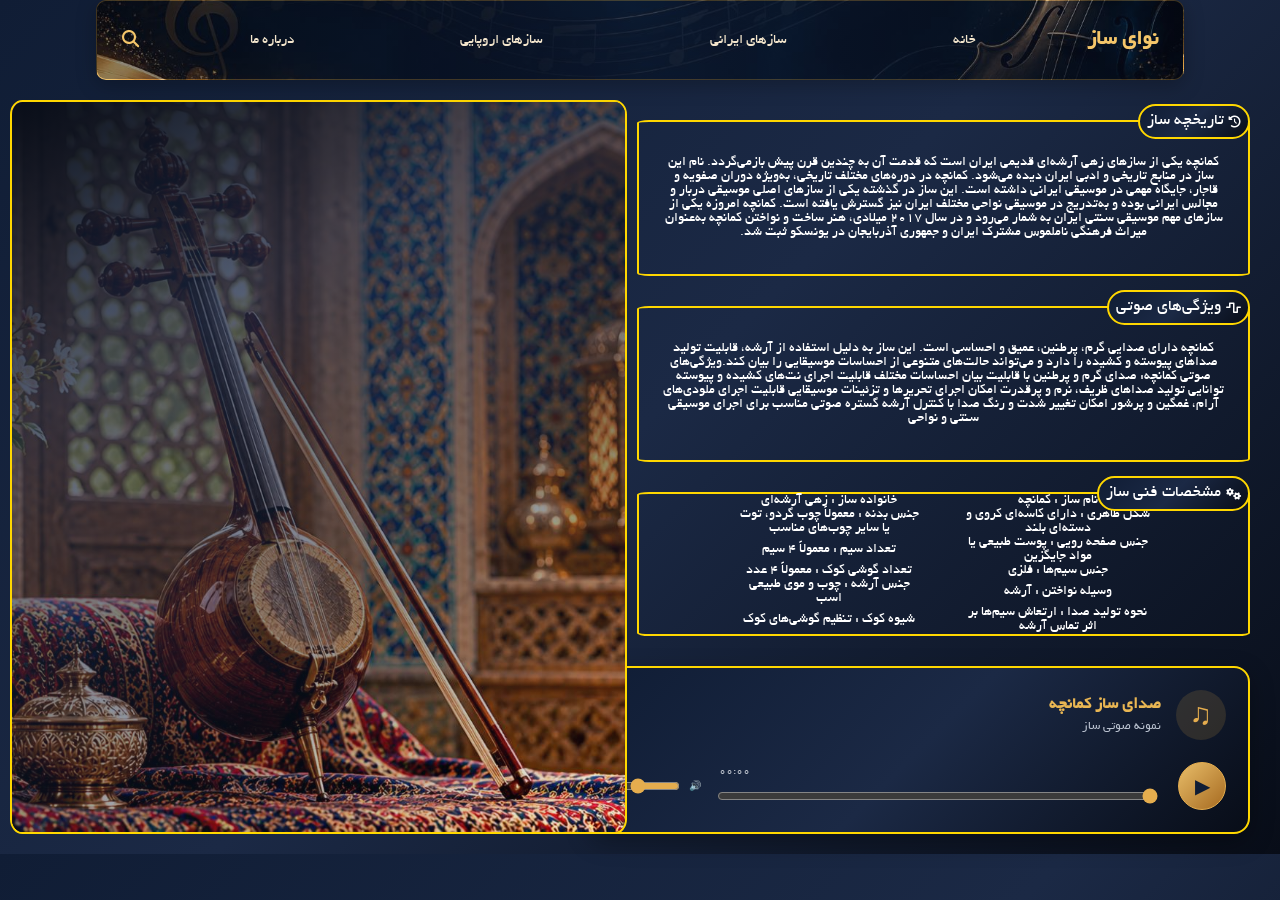
==== public/camanche.html @ df3483fc "navay saz" ====
<!doctype html>
<html lang="en">
  <head>
    <meta charset="UTF-8" />
    <meta name="viewport" content="width=device-width, initial-scale=1.0" />
    <title>معرفی ساز کمانچه</title>
    <link
      rel="stylesheet"
      href="https://cdnjs.cloudflare.com/ajax/libs/font-awesome/6.7.2/css/all.min.css"
    />
    <link rel="stylesheet" href="/public/css/styleSaz.css" />
    <link rel="stylesheet" href="/public/css/style.css" />
    <link rel="stylesheet" href="/public/css/rsponsiveSaz.css" />
  </head>
  <body>
    <header class="header">
      <div class="header__logo">نوای ساز</div>
      <nav class="header__menu">
        <a href="index.html">خانه</a> <a href="#">سازهای ایرانی</a>
        <a href="#">سازهای اروپایی</a> <a href="#">درباره ما</a>
      </nav>
      <div class="header__search">
        <i class="fa-solid fa-magnifying-glass"></i>
      </div>
    </header>
    <!--! Start Header menu hamburger -->
    <!-- آیکون‌های هدر -->
    <div class="nava-actions">
      <!-- آیکون منوی همبرگری -->
      <div id="navaHamburger">
        <i class="fa-solid fa-bars"></i>
      </div>

      <!-- آیکون جستجو -->
      <div class="nava-search-icon">
        <i class="fa-solid fa-magnifying-glass"></i>
      </div>
    </div>

    <!-- لایه تیره پشت منو -->
    <div class="nava-overlay"></div>

    <!-- منوی کناری -->
    <aside class="nava-sidebar">
      <!-- دکمه بستن -->
      <div id="navaClose">
        <i class="fa-solid fa-xmark"></i>
      </div>

      <!-- لوگو -->
      <div class="nava-sidebar-logo">نوای ساز</div>

      <!-- لینک‌های منو -->
      <nav class="nava-sidebar-links">
        <a href="index.html">خانه</a>
        <a href="#">سازهای ایرانی</a>
        <a href="#">سازهای اروپایی</a>
        <a href="#">درباره ما</a>
      </nav>
    </aside>

    <!--! end Header menu hamburger -->
    <!--! main  -->
    <main class="main">
      <section class="santor">
        <div class="santor__content">
          <!--? Santor Items -->
          <div class="santor__content-items">
            <div class="santor__content-item">
              <div class="santor__content-item-head">
                <i
                  class="fa-solid fa-clock-rotate-left santor__content-item-head-icon"
                ></i>
                <div class="">تاریخچه ساز</div>
              </div>
              <p class="santor__content-item-text">
                کمانچه یکی از سازهای زهی آرشه‌ای قدیمی ایران است که قدمت آن به
                چندین قرن پیش بازمی‌گردد. نام این ساز در منابع تاریخی و ادبی
                ایران دیده می‌شود. کمانچه در دوره‌های مختلف تاریخی، به‌ویژه
                دوران صفویه و قاجار، جایگاه مهمی در موسیقی ایرانی داشته است. این
                ساز در گذشته یکی از سازهای اصلی موسیقی دربار و مجالس ایرانی بوده
                و به‌تدریج در موسیقی نواحی مختلف ایران نیز گسترش یافته است.
                کمانچه امروزه یکی از سازهای مهم موسیقی سنتی ایران به شمار می‌رود
                و در سال ۲۰۱۷ میلادی، هنر ساخت و نواختن کمانچه به‌عنوان میراث
                فرهنگی ناملموس مشترک ایران و جمهوری آذربایجان در یونسکو ثبت شد.
              </p>
            </div>

            <div class="santor__content-item">
              <div class="santor__content-item-head">
                <i
                  class="fa-solid fa-wave-square santor__content-item-head-icon"
                ></i>
                <div class="">ویژگی‌های صوتی</div>
              </div>
              <p class="santor__content-item-text">
                کمانچه دارای صدایی گرم، پرطنین، عمیق و احساسی است. این ساز به
                دلیل استفاده از آرشه، قابلیت تولید صداهای پیوسته و کشیده را دارد
                و می‌تواند حالت‌های متنوعی از احساسات موسیقایی را بیان
                کند.ویژگی‌های صوتی کمانچه: صدای گرم و پرطنین با قابلیت بیان
                احساسات مختلف قابلیت اجرای نت‌های کشیده و پیوسته توانایی تولید
                صداهای ظریف، نرم و پرقدرت امکان اجرای تحریرها و تزئینات موسیقایی
                قابلیت اجرای ملودی‌های آرام، غمگین و پرشور امکان تغییر شدت و رنگ
                صدا با کنترل آرشه گستره صوتی مناسب برای اجرای موسیقی سنتی و
                نواحی
              </p>
            </div>

            <div class="santor__content-item">
              <div class="santor__content-item-head">
                <i class="fa-solid fa-gears santor__content-item-head-icon"></i>
                <div class="">مشخصات فنی ساز</div>
              </div>
              <div class="santor__content-info">
                <div class="santor__content-info-items">
                  <div class="santor__content-info-parent">
                    <span class="santor__content-info">نام ساز</span>
                    <span class="santor__content-info">:</span>
                    <span class="santor__content-info">کمانچه</span>
                  </div>

                  <div class="santor__content-info-parent">
                    <span class="santor__content-info">خانواده ساز </span>
                    <span class="santor__content-info">:</span>
                    <span class="santor__content-info">زهی آرشه‌ای </span>
                  </div>
                </div>
              </div>

              <div class="santor__content-info">
                <div class="santor__content-info-items">
                  <div class="santor__content-info-parent">
                    <span class="santor__content-info">شکل ظاهری </span>
                    <span class="santor__content-info">:</span>
                    <span class="santor__content-info"
                      >دارای کاسه‌ای کروی و دسته‌ای بلند</span
                    >
                  </div>

                  <div class="santor__content-info-parent">
                    <span class="santor__content-info"> جنس بدنه </span>
                    <span class="santor__content-info">:</span>
                    <span class="santor__content-info">
                      معمولاً چوب گردو، توت یا سایر چوب‌های مناسب</span
                    >
                  </div>
                </div>
              </div>

              <div class="santor__content-info">
                <div class="santor__content-info-items">
                  <div class="santor__content-info-parent">
                    <span class="santor__content-info"> جنس صفحه رویی </span>
                    <span class="santor__content-info">:</span>
                    <span class="santor__content-info"
                      >پوست طبیعی یا مواد جایگزین
                    </span>
                  </div>

                  <div class="santor__content-info-parent">
                    <span class="santor__content-info"> تعداد سیم </span>
                    <span class="santor__content-info">:</span>
                    <span class="santor__content-info"> معمولاً ۴ سیم </span>
                  </div>
                </div>
              </div>

              <div class="santor__content-info">
                <div class="santor__content-info-items">
                  <div class="santor__content-info-parent">
                    <span class="santor__content-info"> جنس سیم‌ها </span>
                    <span class="santor__content-info">:</span>
                    <span class="santor__content-info">فلزی </span>
                  </div>

                  <div class="santor__content-info-parent">
                    <span class="santor__content-info"> تعداد گوشی کوک </span>
                    <span class="santor__content-info">:</span>
                    <span class="santor__content-info"> معمولاً ۴ عدد </span>
                  </div>
                </div>
              </div>

              <div class="santor__content-info">
                <div class="santor__content-info-items">
                  <div class="santor__content-info-parent">
                    <span class="santor__content-info"> وسیله نواختن </span>
                    <span class="santor__content-info">:</span>
                    <span class="santor__content-info">آرشه </span>
                  </div>

                  <div class="santor__content-info-parent">
                    <span class="santor__content-info"> جنس آرشه </span>
                    <span class="santor__content-info">:</span>
                    <span class="santor__content-info">
                      چوب و موی طبیعی اسب
                    </span>
                  </div>
                </div>
              </div>

              <div class="santor__content-info">
                <div class="santor__content-info-items">
                  <div class="santor__content-info-parent">
                    <span class="santor__content-info"> نحوه تولید صدا </span>
                    <span class="santor__content-info">:</span>
                    <span class="santor__content-info">
                      ارتعاش سیم‌ها بر اثر تماس آرشه
                    </span>
                  </div>

                  <div class="santor__content-info-parent">
                    <span class="santor__content-info"> شیوه کوک </span>
                    <span class="santor__content-info">:</span>
                    <span class="santor__content-info">
                      تنظیم گوشی‌های کوک
                    </span>
                  </div>
                </div>
              </div>
            </div>

            <!--!--- aduio  ----->
            <div class="instrument-player" dir="rtl">
              <div class="player-info">
                <div class="music-icon">♫</div>
                <div>
                  <h3>صدای ساز کمانچه</h3>
                  <p>نمونه صوتی ساز</p>
                </div>
              </div>

              <audio
                id="instrumentAudio"
                src="/public/aduio/camanhe.mp3"
              ></audio>

              <div class="player-controls">
                <button id="playBtn" class="play-btn" aria-label="پخش">
                  ▶
                </button>

                <div class="audio-progress">
                  <div class="time-info">
                    <span id="currentTime">00:00</span>
                  </div>

                  <input
                    type="range"
                    id="progress"
                    value="0"
                    min="0"
                    max="100"
                  />
                </div>

                <div class="volume-control">
                  <span>🔊</span>
                  <input
                    type="range"
                    id="volume"
                    min="0"
                    max="1"
                    step="0.01"
                    value="0.7"
                  />
                </div>
              </div>
            </div>
          </div>
          <!--? Santor bg -->
          <div class="santor__content-bg">
            <img
              class="santor__content-img"
              src="/public/img/bg camanche.jpeg"
              alt=""
            />
            <div class="cover"></div>
          </div>
        </div>
      </section>
    </main>
    <script src="https://code.jquery.com/jquery-3.7.1.min.js"></script>
    <script src="/public/js/styleAudio.js"></script>
    <script src="/public/js/menuHamburger.js"></script>
  </body>
</html>
---- public/css/styleSaz.css ----
/*! Import fonts  */
@font-face {
  font-family: B-yakan;
  src: url(/public/font/B_Yekan/Yekan.ttf);
}

/*?------ Import style --------*/
body {
  direction: rtl;
  background: linear-gradient(135deg, #101d35, #1b2945, #080d18);
  font-family: B-yakan, "sans-serif";
  margin: 0;
}

html {
  font-size: 62.5%;
}
ul,
li,
ol {
  padding: 0;
  list-style: none;
  margin: 0;
}

/*?--- Satrt style Header --*/
.main {
  margin-top: 2rem;
  margin-bottom: 2rem;
}
.header {
  width: 100%;
  height: 8rem;
  background: linear-gradient(135deg, #1b2945, #243653);
  box-shadow: 0 0.6rem 2rem rgba(0, 0, 0, 0.35);
  border-bottom: 0.3rem solid rgba(214, 166, 75, 0.15);
  position: relative;
  z-index: 100;
}
.header__content {
  width: 80%;
  margin: 0 auto;
}

/*?--- Satrt style Main --*/
.santor {
  width: 100vw;
  padding: 0;
}
.santor__content {
  width: 100%;
  height: auto;
  display: flex;
  justify-content: center;
  gap: 1rem;
}

/*?--- Satrt style items --*/
.santor__content-items {
  width: 50%;
  margin-right: 3rem;
  margin-top: 2rem;
  display: flex;
  flex-direction: column;
  gap: 3rem;
}
.santor__content-item {
  position: relative;
  border: 0.2rem solid gold;
  border-radius: 2%;
  border-radius: 2%;
}
.santor__content-item-head {
  width: auto;
  padding: 0.7rem;
  position: absolute;
  border: 0.2rem solid gold;
  top: -1.8rem;
  color: #fff;
  background: linear-gradient(135deg, #101d35, #1b2945, #080d18);
  right: -0.2rem;
  text-align: center;
  border-radius: 2rem;
  font-size: 1.7rem;
  display: flex;
  justify-content: center;
  align-items: center;
  gap: 0.5rem;
}
.santor__content-item-head-icon {
  font-size: 1.2rem;
}
.santor__content-item-text {
  color: #fff;
  font-size: 1.4rem;
  text-align: center;
  padding: 2rem;
}

.santor__content-info-items {
  display: flex;
  justify-content: center;
  align-items: center;
  gap: 4rem;
}

.santor__content-info-parent {
  color: #fff;
  font-size: 1.4rem;
  text-align: center;
  width: 31%;
}
/*?--- Satrt style bg --*/
.santor__content-bg {
  width: 50%;
  position: relative;
  border: 0.2rem solid gold;
  border-radius: 2%;
  overflow: hidden;
  margin-left: 1rem;
}
.cover {
  width: 100%;
  height: 100%;
  position: absolute;
  left: 0;
  top: 0;
  background: linear-gradient(
    330deg,
    rgba(16, 29, 53, 0),
    rgba(16, 29, 53, 0.45) 35%,
    rgba(27, 41, 69, 0.75) 70%,
    #080d18 100%
  );
}
.santor__content-img {
  width: 100%;
  height: 100%;
  object-fit: cover;
}

/*!------ audio ------*/

.instrument-player {
  width: 100%;
  max-width: 65rem;
  padding: 2.2rem;
  border: 0.2rem solid gold;
  border-radius: 1.6rem;
  background: linear-gradient(135deg, #101d35, #1b2945, #080d18);
  color: #fff;
  box-shadow: 0 0.8rem 2.5rem rgba(0, 0, 0, 0.3);
  font-family: inherit;
}

.player-info {
  display: flex;
  align-items: center;
  gap: 1.5rem;
  margin-bottom: 2.2rem;
}

.music-icon {
  width: 5rem;
  height: 5rem;
  display: grid;
  place-items: center;
  border-radius: 1.2em;
  background: rgba(218, 165, 70, 0.15);
  color: #e5ad4e;
  font-size: 3rem;
}

.player-info h3 {
  color: #e9b653;
  font-size: 1.7rem;
  margin: 0 0 0.6rem;
}

.player-info p {
  color: #b8c0ce;
  font-size: 1.3rem;
  margin: 0;
}

.player-controls {
  display: flex;
  align-items: center;
  gap: 1.8rem;
}

.play-btn {
  width: 4.8rem;
  height: 4.8rem;
  flex-shrink: 0;
  border: 0.1rem solid #e5ad4e;
  border-radius: 50%;
  background: linear-gradient(135deg, #e8bd69, #a66a20);
  color: #101d35;
  font-size: 2rem;
  cursor: pointer;
}

.audio-progress {
  flex: 1;
  min-width: 0;
}

.time-info {
  display: flex;
  justify-content: space-between;
  color: #c6cbd4;
  font-size: 1.2rem;
  margin-bottom: 0.8rem;
  direction: ltr;
}

input[type="range"] {
  accent-color: #e5ad4e;
  cursor: pointer;
}

#progress {
  width: 100%;
}

.volume-control {
  display: flex;
  align-items: center;
  gap: 0.7rem;
}

#volume {
  width: 6.5rem;
}

@media (max-width: 48rem) {
  .player-controls {
    gap: 1rem;
  }

  .volume-control input {
    width: 4.5rem;
  }
}

/*!------ responsive-----*/
/* Tablet */
@media (max-width: 48rem) {
  .instrument-player {
    width: 100%;
    max-width: 100%;
    padding: 1.25rem;
  }

  .player-info h3 {
    font-size: 1rem;
  }

  .player-controls {
    gap: 0.75rem;
  }

  .play-btn {
    width: 2.75rem;
    height: 2.75rem;
  }

  #volume {
    width: 3.5rem;
  }
}

/* Mobile */
@media (max-width: 30rem) {
  .instrument-player {
    padding: 1rem;
    border-radius: 0.75rem;
  }

  .player-info {
    gap: 0.625rem;
    margin-bottom: 1.125rem;
  }

  .music-icon {
    width: 2.625rem;
    height: 2.625rem;
    font-size: 1.5rem;
  }

  .player-info h3 {
    font-size: 0.875rem;
  }

  .player-info p {
    font-size: 0.75rem;
  }

  .player-controls {
    flex-wrap: wrap;
    gap: 0.75rem;
  }

  .play-btn {
    width: 2.5rem;
    height: 2.5rem;
    font-size: 1rem;
  }

  .audio-progress {
    flex: 1;
    min-width: 0;
  }

  .time-info {
    font-size: 0.75rem;
  }

  .volume-control {
    width: 100%;
    justify-content: flex-start;
    padding-right: 0.3125rem;
  }

  #volume {
    width: 6rem;
  }
}

/* Small Mobile */
@media (max-width: 22.5rem) {
  .instrument-player {
    padding: 0.75rem;
  }

  .player-controls {
    gap: 0.5rem;
  }

  .play-btn {
    width: 2.25rem;
    height: 2.25rem;
  }

  #volume {
    width: 4.5rem;
  }
}
---- public/css/style.css ----
/*! Import fonts  */
@font-face {
  font-family: B-yakan;
  src: url(/public/font/B_Yekan/Yekan.ttf);
}

/*?------ Import style --------*/
body {
  direction: rtl;
  background: linear-gradient(135deg, #101d35, #1b2945, #080d18);
  font-family: B-yakan, "sans-serif";
  margin: 0;
}

html {
  font-size: 62.5%;
}
ul,
li,
ol {
  padding: 0;
  list-style: none;
  margin: 0;
}

/*?------ Start style --------*/
.mySwiper {
  direction: ltr !important;
}
.mySwiper .swiper-slide {
  direction: rtl;
}
.swiper-pagination-bullet {
  background-color: #fff !important;
  width: 1rem !important;
}
.parent {
  display: flex;
  justify-content: center;
  align-items: center;
  height: 98vh;
  flex-wrap: wrap;
  gap: 2rem;
}

.cub {
  display: flex;
  justify-content: space-evenly;
}
.cub__content-items {
  position: relative;
}
.cub-w-h {
  width: 35rem;
  height: 35rem;
}
.cub__content-item {
  background: linear-gradient(135deg, #101d35, #1b2945, #080d18);
}
.cub__content-img {
  width: 100%;
  object-fit: cover;
}
.pagination {
  position: absolute;
  bottom: -3rem !important;
}

/*!----- Style Header -----*/
.header {
  width: 85% !important;
  height: 8rem;
  margin: 0 auto;
  display: flex;
  align-items: center;
  justify-content: space-between;
  padding: 0 25px;
  box-sizing: border-box;
  direction: rtl;
  border: 1px solid rgba(214, 166, 75, 0.3);
  border-radius: 10px;
  box-shadow: 0 5px 20px rgba(0, 0, 0, 0.25);
}
.header {
  position: relative;
  width: 80rem;
  height: 8rem;

  background-image: url("/public/img/header.jpeg");
  background-size: cover;
  background-position: center;
  overflow: hidden;
}

/* لایه سایه */
.header::before {
  content: "";
  position: absolute;
  inset: 0;

  background: linear-gradient(
    90deg,
    rgba(8, 13, 24, 0.45),
    rgba(16, 29, 53, 0.65),
    rgba(8, 13, 24, 0.45)
  );

  z-index: 1;
}

/* محتوای هدر بالای سایه */
.header > * {
  position: relative;
  z-index: 2;
}
.header__logo {
  color: #f5c66a;
  font-size: 22px;
  font-weight: bold;
  white-space: nowrap;
}
.header__menu {
  width: 70%;
  display: flex;
  align-items: center;
  gap: 20px;
  justify-content: space-between;
}
.header__menu a {
  color: #f3e5cc;
  font-size: 1.5rem;
  text-decoration: none;
  transition: 0.3s;
  white-space: nowrap;
}
.header__menu a:hover {
  color: #f5c66a;
}
.header__search {
  color: #f5c66a;
  font-size: 17px;
  cursor: pointer;
}

/*? menu hamburger style  */
.nava-actions {
  display: none;
}
.nava-sidebar {
  position: fixed;
  top: 0;
  right: -100rem;

  width: 320px;
  max-width: 85%;
  height: 100vh;

  padding: 30px;
  box-sizing: border-box;

  display: flex;
  flex-direction: column;

  direction: rtl;
  background: linear-gradient(160deg, #101d35, #080d18);

  z-index: 9999;
}

.nava-sidebar-logo {
  color: #f5c66a;
  font-size: 24px;
  font-weight: bold;
  padding-bottom: 25px;
  border-bottom: 1px solid rgba(245, 198, 106, 0.3);
}

.nava-sidebar-links {
  display: flex;
  flex-direction: column;
  gap: 28px;
  margin-top: 40px;
}

.nava-sidebar-links a {
  color: #f3e5cc;
  font-size: 17px;
  text-decoration: none;
  transition: 0.3s;
}

.nava-sidebar-links a:hover {
  color: #f5c66a;
  padding-right: 8px;
}

.nava-sidebar-search {
  margin-top: auto;
  color: #f5c66a;
  font-size: 18px;
  display: flex;
  gap: 12px;
  align-items: center;
}

#navaClose {
  position: absolute;
  top: 20px;
  left: 20px;
  color: #f5c66a;
  font-size: 25px;
  cursor: pointer;
}

#navaHamburger {
  display: inline-flex;
  color: #f5c66a;
  font-size: 25px;
  cursor: pointer;
}
/* آیکون جستجو */
.nava-search-icon {
  width: 42px;
  height: 42px;

  display: flex;
  align-items: center;
  justify-content: center;

  color: #f5c66a;
  font-size: 19px;

  background: rgba(245, 198, 106, 0.08);
  border: 1px solid rgba(245, 198, 106, 0.35);
  border-radius: 50%;

  cursor: pointer;
  transition: all 0.3s ease;
}

/* افکت هاور */
.nava-search-icon:hover {
  color: #101d35;
  background: #f5c66a;
  border-color: #f5c66a;
  transform: scale(1.08);
}

/* افکت کلیک */
.nava-search-icon:active {
  transform: scale(0.95);
}
---- public/css/rsponsiveSaz.css ----
/*? media ----> width: 1200px */
@media only screen and (max-width: 75em) {
  .header {
    width: 80% !important;
  }
}

/*? media ----> width: 992px */
@media only screen and (max-width: 62em) {
  .santor__content {
    flex-wrap: wrap-reverse;
  }
  .santor__content-items,
  .santor__content-bg {
    width: 90%;
  }
  .santor__content-items {
    margin-right: 0;
  }
}

/*? media ----> width: 768px */
@media only screen and (max-width: 48em) {
  .header {
    width: 100% !important;
  }
}

/*? media ----> width: 576px */
@media only screen and (max-width: 36em) {
  .nava-actions {
    display: inline-block;
    width: 90%;
    display: flex;
    justify-content: space-between;
    align-items: center;
    padding-right: 1rem;
    margin-top: 1rem;
  }
  .header {
    display: none;
  }
  .santor__content-items,
  .santor__content-bg {
    width: 75%;
  }
  .santor__content-items {
    margin-right: 0;
  }
  .santor__content-item {
    height: 15%;
    overflow-y: auto;
  }
  .santor__content-item-head {
    position: sticky !important;
    border: none;
    border-radius: 0;
    top: 0;
  }
  .santor__content-item-text {
    margin: 0;
  }
  .main {
    margin-top: 7rem;
    margin-bottom: 0;
  }
  .instrument-player {
    height: 14rem;
  }
  .player-info h3 {
    font-size: 1.4rem;
  }
  .player-info p {
    font-size: 1.3rem;
  }
  .player-controls {
    display: flex;
    flex-wrap: wrap;
    align-items: center;
  }
  .play-btn {
    width: 3.25rem;
    height: 3.25rem;
    font-size: 2rem;
    display: block;
  }
  .instrument-player {
    font-size: 2rem;
  }
  #volume {
    width: 8.5rem;
  }
}
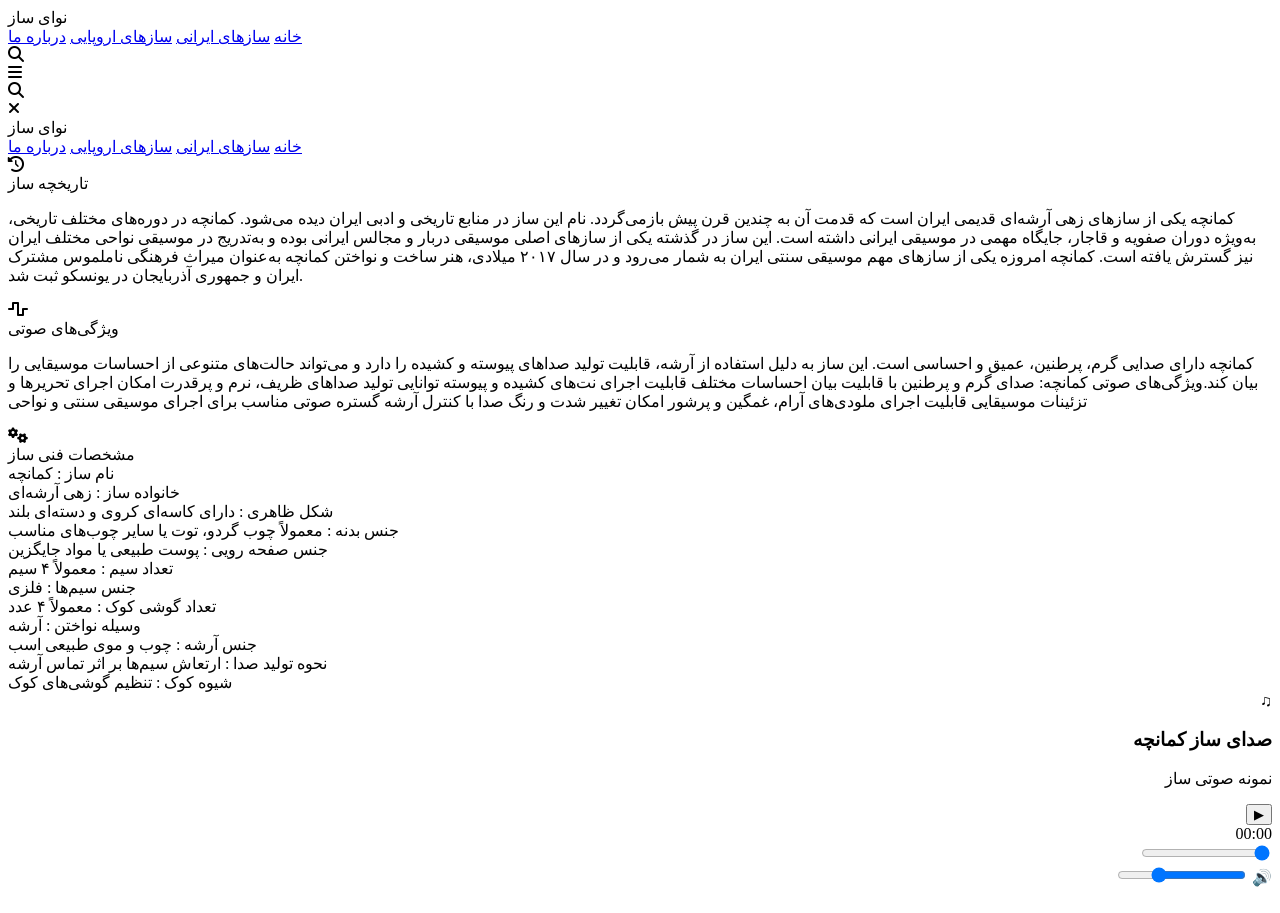
==== commit e35108e7: "fix" ====
--- a/public/camanche.html
+++ b/public/camanche.html
@@ -8,9 +8,9 @@
       rel="stylesheet"
       href="https://cdnjs.cloudflare.com/ajax/libs/font-awesome/6.7.2/css/all.min.css"
     />
-    <link rel="stylesheet" href="/public/css/styleSaz.css" />
-    <link rel="stylesheet" href="/public/css/style.css" />
-    <link rel="stylesheet" href="/public/css/rsponsiveSaz.css" />
+    <link rel="stylesheet" href="/css/styleSaz.css" />
+    <link rel="stylesheet" href="/css/style.css" />
+    <link rel="stylesheet" href="/css/rsponsiveSaz.css" />
   </head>
   <body>
     <header class="header">
@@ -230,10 +230,7 @@
                 </div>
               </div>
 
-              <audio
-                id="instrumentAudio"
-                src="/public/aduio/camanhe.mp3"
-              ></audio>
+              <audio id="instrumentAudio" src="/aduio/camanhe.mp3"></audio>
 
               <div class="player-controls">
                 <button id="playBtn" class="play-btn" aria-label="پخش">
@@ -272,7 +269,7 @@
           <div class="santor__content-bg">
             <img
               class="santor__content-img"
-              src="/public/img/bg camanche.jpeg"
+              src="/img/bg camanche.jpeg"
               alt=""
             />
             <div class="cover"></div>
@@ -281,7 +278,7 @@
       </section>
     </main>
     <script src="https://code.jquery.com/jquery-3.7.1.min.js"></script>
-    <script src="/public/js/styleAudio.js"></script>
-    <script src="/public/js/menuHamburger.js"></script>
+    <script src="/js/styleAudio.js"></script>
+    <script src="/js/menuHamburger.js"></script>
   </body>
 </html>
